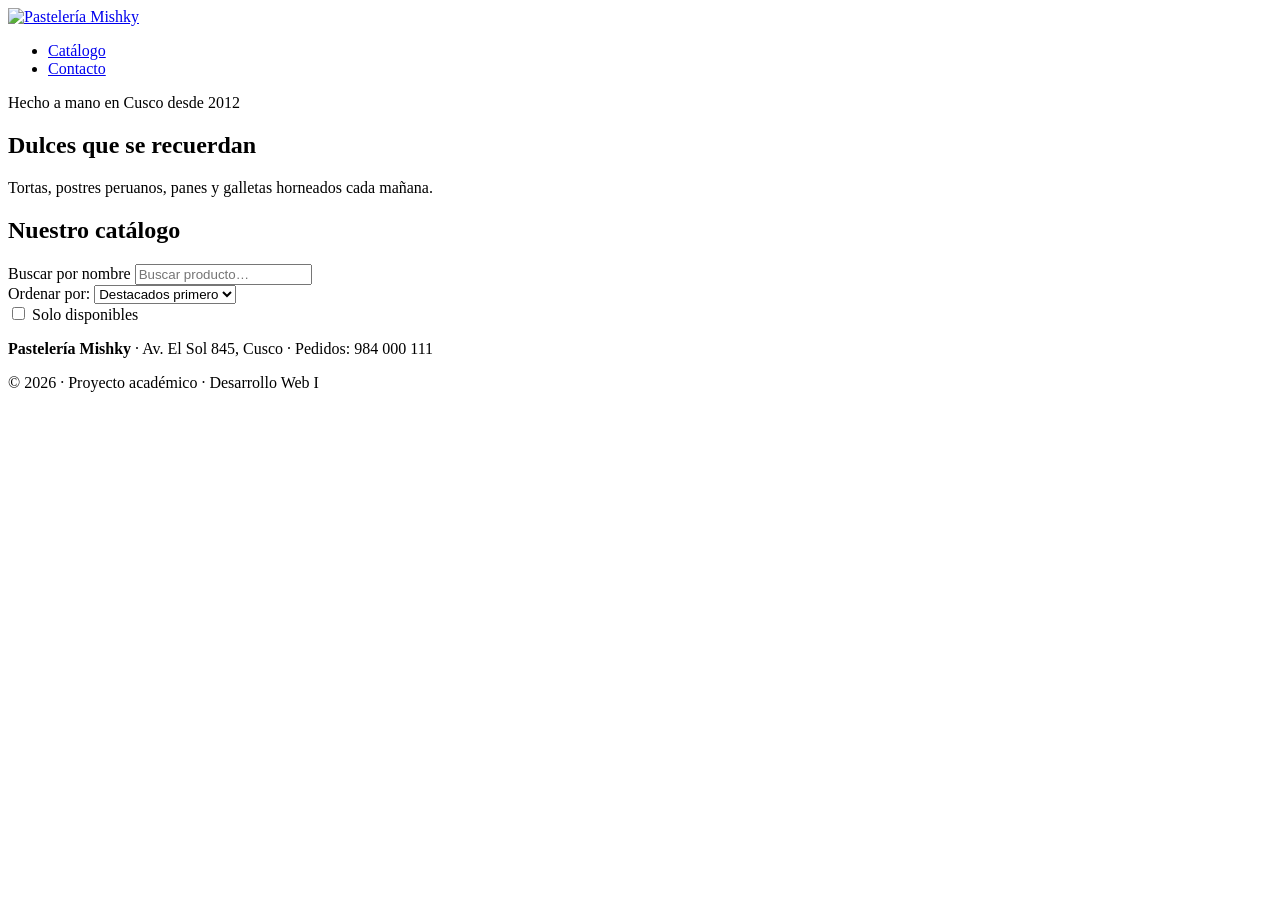
==== index.html @ 2c30e52c "Rename index to index.html" ====
<!doctype html>
<html lang="es">
<head>
  <meta charset="UTF-8" />
  <meta name="viewport" content="width=device-width, initial-scale=1.0" />
  <title>Catálogo | Pastelería Mishky</title>
  <meta name="description" content="Tortas, postres peruanos, panes y galletas artesanales de Pastelería Mishky." />
  <link rel="icon" href="img/favicon.png" type="image/png" />
  <link rel="preconnect" href="https://fonts.googleapis.com" />
  <link rel="preconnect" href="https://fonts.gstatic.com" crossorigin />
  <link href="https://fonts.googleapis.com/css2?family=Playfair+Display:wght@700&family=Nunito:wght@400;700&display=swap" rel="stylesheet" />
  <link rel="stylesheet" href="css/estilos.css" />
</head>
<body>
  <header class="cabecera">
    <div class="contenedor cabecera__fila">
      <a href="index.html" class="marca">
        <img src="img/logo.png" alt="Pastelería Mishky" width="176" height="52" />
      </a>
      <nav aria-label="Principal">
        <ul class="menu">
          <li><a href="#catalogo" aria-current="page">Catálogo</a></li>
          <li><a href="#contacto">Contacto</a></li>
        </ul>
      </nav>
    </div>
  </header>

  <section class="hero">
    <div class="contenedor hero__texto">
      <p class="hero__antetitulo">Hecho a mano en Cusco desde 2012</p>
      <h1>Dulces que se recuerdan</h1>
      <p>Tortas, postres peruanos, panes y galletas horneados cada mañana.</p>
    </div>
  </section>

  <main id="catalogo" class="contenedor">
    <h2 class="titulo-seccion">Nuestro catálogo</h2>

    <!-- Controles de filtrado y herramientas -->
    <div class="panel-controles">
      <div id="filtros" class="filtros" role="group" aria-label="Filtrar por categoría"></div>

      <div class="herramientas">
        <div class="control-busqueda">
          <label for="buscador" class="sr-only">Buscar por nombre</label>
          <input type="search" id="buscador" placeholder="Buscar producto…" autocomplete="off" />
        </div>

        <div class="control-orden">
          <label for="orden">Ordenar por:</label>
          <select id="orden">
            <option value="destacados">Destacados primero</option>
            <option value="precio-asc">Menor precio</option>
            <option value="precio-desc">Mayor precio</option>
            <option value="nombre-asc">Nombre A–Z</option>
          </select>
        </div>

        <label class="control-stock">
          <input type="checkbox" id="solo-stock" />
          <span>Solo disponibles</span>
        </label>
      </div>
    </div>

    <!-- Mensaje de estado dinámico -->
    <p id="estado" class="estado" role="status" aria-live="polite"></p>

    <!-- Grilla principal de productos -->
    <ul id="grilla" class="grilla" aria-busy="true"></ul>
  </main>

  <!-- Modal Nativo (<dialog>) para vista detallada -->
  <dialog id="modal-detalle" class="modal">
    <div class="modal__contenido">
      <button type="button" id="modal-cerrar" class="modal__cerrar" aria-label="Cerrar modal">&times;</button>
      <div class="modal__cuerpo">
        <img id="modal-img" src="" alt="" class="modal__imagen" />
        <div class="modal__info">
          <span id="modal-categoria" class="modal__categoria"></span>
          <h3 id="modal-titulo" class="modal__titulo"></h3>
          <p id="modal-descripcion" class="modal__descripcion"></p>
          <div class="modal__detalles">
            <span id="modal-precio" class="modal__precio"></span>
            <span id="modal-stock" class="modal__stock"></span>
          </div>
        </div>
      </div>
    </div>
  </dialog>

  <footer id="contacto" class="pie">
    <div class="contenedor">
      <p><strong>Pastelería Mishky</strong> · Av. El Sol 845, Cusco · Pedidos: 984 000 111</p>
      <p>&copy; 2026 · Proyecto académico · Desarrollo Web I</p>
    </div>
  </footer>

  <!-- Plantilla de Tarjeta con srcset, sizes y accesibilidad -->
  <template id="tpl-producto">
    <li class="tarjeta" tabindex="0" role="button">
      <figure class="tarjeta__foto">
        <img width="600" height="600" loading="lazy" alt="" sizes="(max-width: 600px) 100vw, (max-width: 900px) 50vw, 25vw" />
        <span class="etiqueta" hidden></span>
      </figure>
      <div class="tarjeta__cuerpo">
        <p class="tarjeta__categoria"></p>
        <h3 class="tarjeta__nombre"></h3>
        <p class="tarjeta__descripcion"></p>
        <div class="tarjeta__pie">
          <span class="tarjeta__precio"></span>
          <span class="tarjeta__porciones"></span>
        </div>
      </div>
    </li>
  </template>

  <script src="js/catalogo.js" defer></script>
</body>
</html>
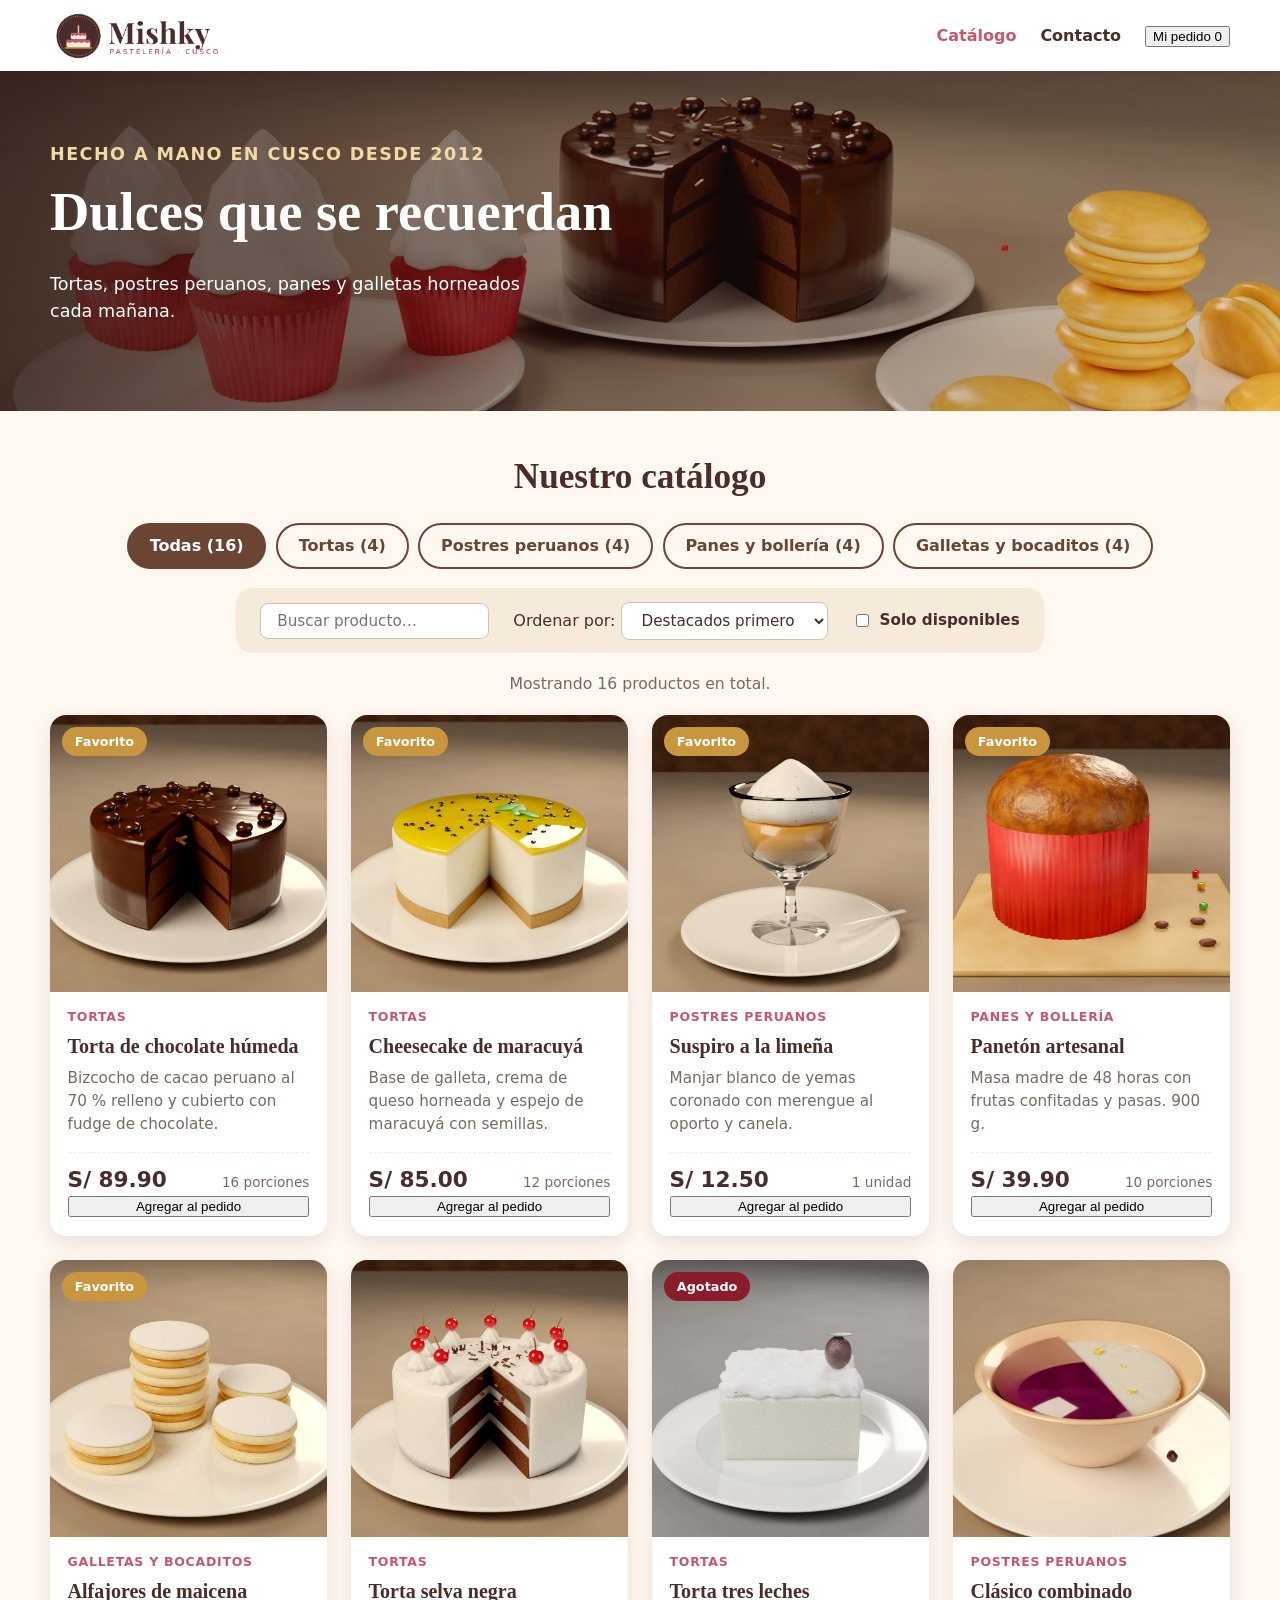
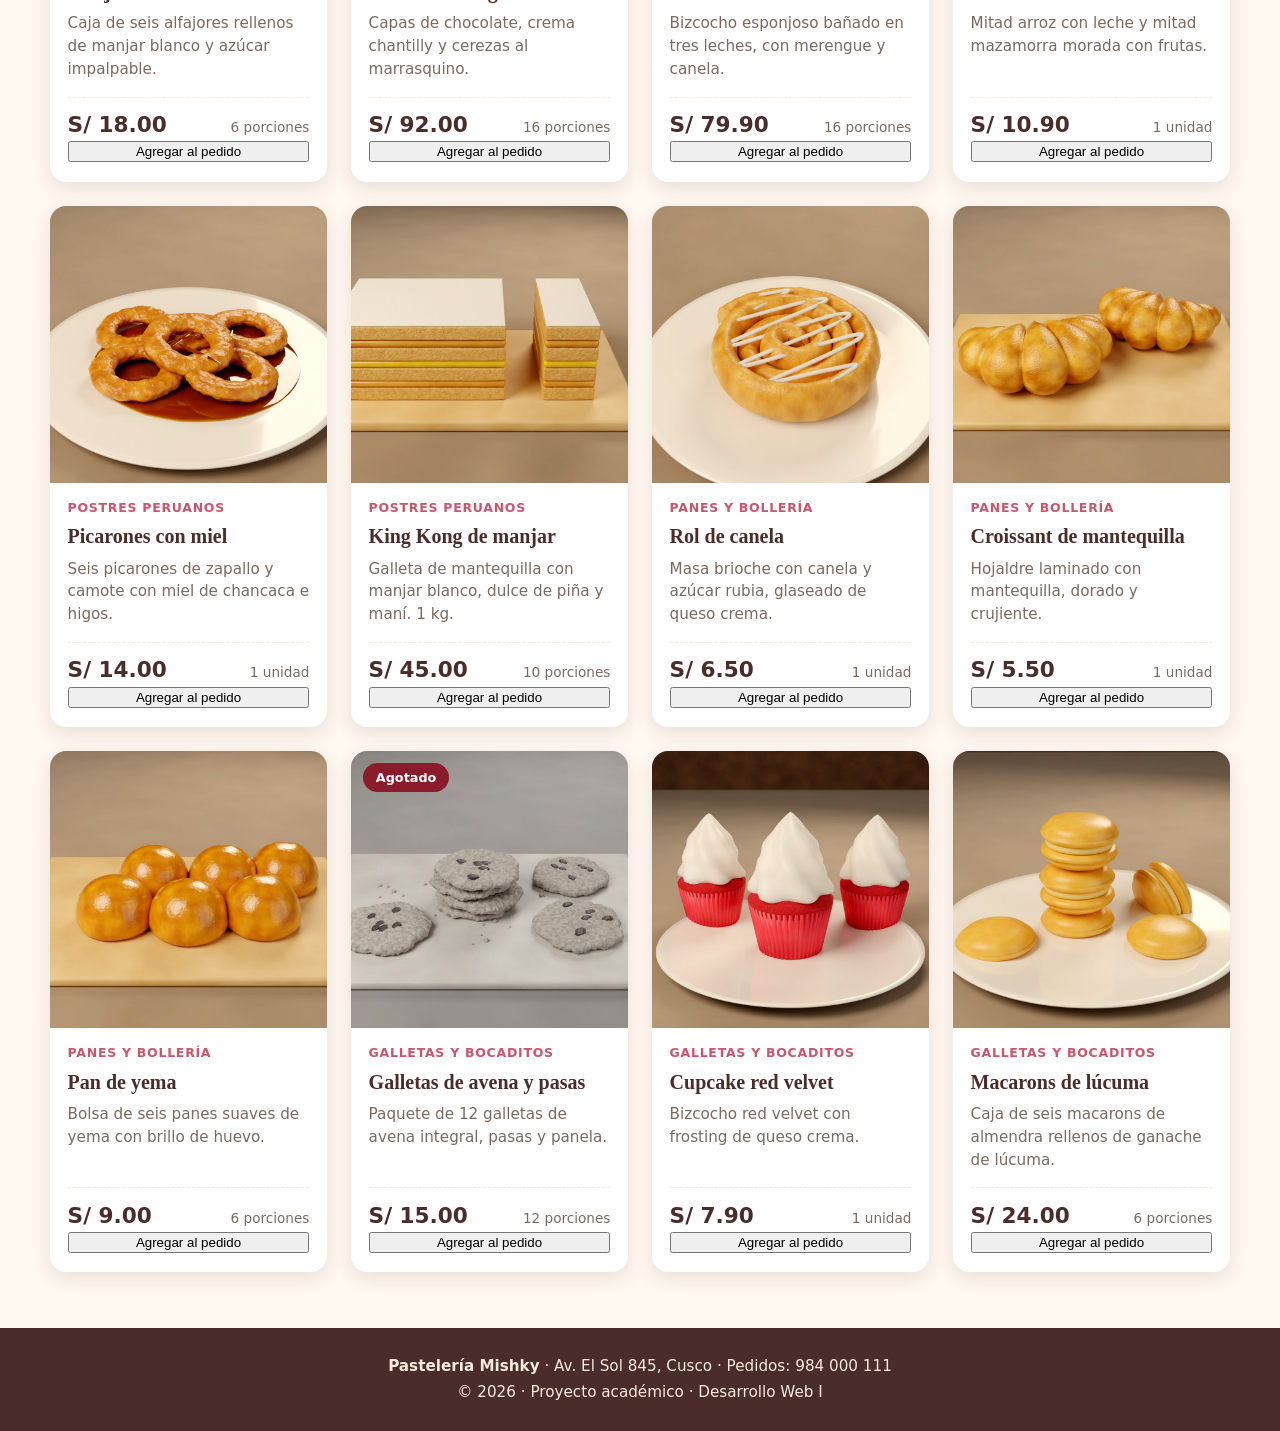
==== commit 11270104: "index.html" ====
--- a/index.html
+++ b/index.html
@@ -21,6 +21,12 @@
         <ul class="menu">
           <li><a href="#catalogo" aria-current="page">Catálogo</a></li>
           <li><a href="#contacto">Contacto</a></li>
+          <li>
+            <button type="button" id="btn-abrir-pedido" class="btn-pedido-nav" aria-label="Ver mi pedido">
+              <span>Mi pedido</span>
+              <span id="contador-pedido" class="badge-pedido">0</span>
+            </button>
+          </li>
         </ul>
       </nav>
     </div>
@@ -74,7 +80,7 @@
   <!-- Modal Nativo (<dialog>) para vista detallada -->
   <dialog id="modal-detalle" class="modal">
     <div class="modal__contenido">
-      <button type="button" id="modal-cerrar" class="modal__cerrar" aria-label="Cerrar modal">&times;</button>
+      <button type="button" id="modal-cerrar" class="modal__cerrar" aria-label="Cerrar detalle">&times;</button>
       <div class="modal__cuerpo">
         <img id="modal-img" src="" alt="" class="modal__imagen" />
         <div class="modal__info">
@@ -85,10 +91,50 @@
             <span id="modal-precio" class="modal__precio"></span>
             <span id="modal-stock" class="modal__stock"></span>
           </div>
+          <div class="modal__acciones">
+            <button type="button" id="modal-btn-agregar" class="btn-agregar btn-agregar--modal">
+              Agregar al pedido
+            </button>
+          </div>
         </div>
       </div>
     </div>
   </dialog>
+
+  <!-- Modal Nativo (<dialog>) para el Carrito de Pedidos -->
+  <dialog id="modal-pedido" class="modal modal--pedido">
+    <div class="modal__contenido">
+      <button type="button" id="pedido-cerrar" class="modal__cerrar" aria-label="Cerrar pedido">&times;</button>
+      <h3 class="modal__titulo">Tu pedido</h3>
+      <p class="pedido__subtitulo">Selecciona tus productos y envíanos tu solicitud por WhatsApp.</p>
+
+      <p id="pedido-vacio" class="pedido__vacio">Aún no has agregado productos a tu pedido.</p>
+
+      <ul id="lista-pedido" class="pedido__lista"></ul>
+
+      <div id="pedido-resumen" class="pedido__resumen" hidden>
+        <div class="pedido__campo">
+          <label for="cliente-nombre">Tu nombre (opcional):</label>
+          <input type="text" id="cliente-nombre" placeholder="Ej. Camila Quispe" autocomplete="name" />
+        </div>
+
+        <div class="pedido__total-fila">
+          <span>Total estimado:</span>
+          <strong id="pedido-total" class="pedido__total">S/ 0.00</strong>
+        </div>
+
+        <div class="pedido__botones">
+          <button type="button" id="btn-vaciar-pedido" class="btn-secundario">Vaciar</button>
+          <a id="btn-whatsapp" class="btn-whatsapp" href="#" target="_blank" rel="noopener noreferrer">
+            Pedir por WhatsApp
+          </a>
+        </div>
+      </div>
+    </div>
+  </dialog>
+
+  <!-- Notificación flotante (Toast) -->
+  <div id="toast" class="toast" role="status" aria-live="polite"></div>
 
   <footer id="contacto" class="pie">
     <div class="contenedor">
@@ -97,7 +143,7 @@
     </div>
   </footer>
 
-  <!-- Plantilla de Tarjeta con srcset, sizes y accesibilidad -->
+  <!-- Plantilla de Tarjeta con srcset, sizes y botón de pedido -->
   <template id="tpl-producto">
     <li class="tarjeta" tabindex="0" role="button">
       <figure class="tarjeta__foto">
@@ -112,6 +158,7 @@
           <span class="tarjeta__precio"></span>
           <span class="tarjeta__porciones"></span>
         </div>
+        <button type="button" class="btn-agregar">Agregar al pedido</button>
       </div>
     </li>
   </template>
--- a/css/estilos.css
+++ b/css/estilos.css
@@ -0,0 +1,491 @@
+/* ============================================================= 
+   Pastelería Mishky · Estilos del catálogo 
+   ============================================================= */
+:root { 
+  --crema: #fff8f0; 
+  --crema-2: #f6eadb; 
+  --chocolate: #4a2c2a; 
+  --cacao: #6b4433; 
+  --rosa: #c9566c; 
+  --dorado: #c8963e; 
+  --gris: #7a6a60; 
+  --blanco: #ffffff; 
+  --radio: 14px; 
+  --sombra: 0 6px 18px rgba(74, 44, 42, 0.12); 
+} 
+
+*, 
+*::before, 
+*::after { 
+  box-sizing: border-box; 
+} 
+
+body { 
+  margin: 0; 
+  font-family: "Nunito", system-ui, sans-serif; 
+  color: var(--chocolate); 
+  background: var(--crema); 
+  line-height: 1.5; 
+} 
+
+img { 
+  max-width: 100%; 
+  display: block; 
+} 
+
+.contenedor { 
+  width: min(1180px, 100% - 2rem); 
+  margin-inline: auto; 
+} 
+
+.sr-only {
+  position: absolute;
+  width: 1px;
+  height: 1px;
+  padding: 0;
+  margin: -1px;
+  overflow: hidden;
+  clip: rect(0, 0, 0, 0);
+  white-space: nowrap;
+  border: 0;
+}
+
+/* ---------- Cabecera ---------- */ 
+.cabecera { 
+  position: sticky; 
+  top: 0; 
+  z-index: 10; 
+  background: var(--blanco); 
+  box-shadow: 0 2px 10px rgba(74, 44, 42, 0.08); 
+} 
+
+.cabecera__fila { 
+  display: flex; 
+  align-items: center; 
+  justify-content: space-between; 
+  padding-block: 0.6rem; 
+} 
+
+.marca img { 
+  height: 52px; 
+  width: auto; 
+} 
+
+.menu { 
+  display: flex; 
+  gap: 1.5rem; 
+  list-style: none; 
+  margin: 0; 
+  padding: 0; 
+} 
+
+.menu a { 
+  color: var(--chocolate); 
+  font-weight: 700; 
+  text-decoration: none; 
+} 
+
+.menu a:hover, 
+.menu a[aria-current="page"] { 
+  color: var(--rosa); 
+}
+
+/* ---------- Hero ---------- */ 
+.hero { 
+  min-height: 340px; 
+  display: flex; 
+  align-items: center; 
+  color: var(--blanco); 
+  background: 
+    linear-gradient( 
+      90deg, 
+      rgba(40, 22, 18, 0.82) 0%, 
+      rgba(40, 22, 18, 0.35) 60%, 
+      rgba(40, 22, 18, 0) 100% 
+    ), 
+    url("../img/banner.jpg") center / cover no-repeat; 
+} 
+
+.hero__texto { 
+  max-width: 1180px; 
+} 
+
+.hero__antetitulo { 
+  color: #f3d9a4; 
+  font-weight: 700; 
+  letter-spacing: 0.08em; 
+  text-transform: uppercase; 
+  font-size: 0.85rem; 
+  margin: 0; 
+} 
+
+.hero h1 { 
+  font-family: "Playfair Display", Georgia, serif;  
+  font-size: clamp(2rem, 5vw, 3.4rem); 
+  margin: 0.3rem 0; 
+} 
+
+.hero p { 
+  max-width: 30rem; 
+  font-size: 1.1rem; 
+} 
+
+/* ---------- Panel de Controles y Filtros ---------- */ 
+.titulo-seccion { 
+  font-family: "Playfair Display", Georgia, serif;  
+  font-size: 2.2rem; 
+  text-align: center; 
+  margin: 2.5rem 0 1.2rem; 
+} 
+
+.panel-controles {
+  display: flex;
+  flex-direction: column;
+  gap: 1.2rem;
+  margin-bottom: 1.2rem;
+}
+
+.filtros { 
+  display: flex; 
+  flex-wrap: wrap; 
+  justify-content: center; 
+  gap: 0.6rem; 
+} 
+
+.filtro { 
+  font: inherit; 
+  font-weight: 700; 
+  cursor: pointer; 
+  padding: 0.55rem 1.3rem; 
+  border-radius: 999px; 
+  border: 2px solid var(--cacao); 
+  background: transparent; 
+  color: var(--cacao); 
+  transition: background 0.2s, color 0.2s, transform 0.2s; 
+} 
+
+.filtro:hover { 
+  transform: translateY(-2px); 
+} 
+
+.filtro[aria-pressed="true"] { 
+  background: var(--cacao); 
+  color: var(--blanco); 
+} 
+
+.filtro:focus-visible { 
+  outline: 3px solid var(--dorado); 
+  outline-offset: 2px; 
+}
+
+/* Barra de Herramientas Estilizada (Buscador, Orden, Stock) */
+.herramientas {
+  display: flex;
+  flex-wrap: wrap;
+  align-items: center;
+  justify-content: center;
+  gap: 1.5rem;
+  background: var(--crema-2);
+  padding: 0.85rem 1.5rem;
+  border-radius: 16px;
+  max-width: 900px;
+  margin-inline: auto;
+}
+
+.control-busqueda input,
+.control-orden select {
+  padding: 0.5rem 1rem;
+  border: 1px solid #d4c2b0;
+  border-radius: 8px;
+  font-family: inherit;
+  font-size: 0.95rem;
+  background: var(--blanco);
+  color: var(--chocolate);
+}
+
+.control-busqueda input:focus,
+.control-orden select:focus {
+  outline: 2px solid var(--cacao);
+}
+
+.control-stock {
+  display: flex;
+  align-items: center;
+  gap: 0.5rem;
+  font-weight: 700;
+  cursor: pointer;
+  -webkit-user-select: none;
+  user-select: none;
+  font-size: 0.95rem;
+}
+
+.estado { 
+  text-align: center; 
+  color: var(--gris); 
+  min-height: 1.5em; 
+  margin: 1.2rem 0;
+  font-size: 0.98rem;
+} 
+
+.estado--error { 
+  color: #a3202f; 
+  font-weight: 700; 
+} 
+
+.btn-reintentar {
+  margin-left: 0.8rem;
+  padding: 0.35rem 0.9rem;
+  background-color: var(--rosa);
+  color: var(--blanco);
+  border: none;
+  border-radius: 6px;
+  font-weight: 700;
+  cursor: pointer;
+}
+
+/* ---------- Grilla y tarjetas ---------- */ 
+.grilla { 
+  list-style: none; 
+  padding: 0; 
+  margin: 1rem 0 3.5rem; 
+  display: grid; 
+  gap: 1.5rem; 
+  grid-template-columns: repeat(auto-fill, minmax(250px, 1fr)); 
+} 
+
+.tarjeta { 
+  background: var(--blanco); 
+  border-radius: 16px; 
+  overflow: hidden; 
+  box-shadow: var(--sombra); 
+  display: flex; 
+  flex-direction: column; 
+  cursor: pointer;
+  transition: transform 0.25s, box-shadow 0.25s; 
+} 
+
+.tarjeta:hover,
+.tarjeta:focus-visible { 
+  transform: translateY(-4px); 
+  box-shadow: 0 12px 26px rgba(74, 44, 42, 0.18); 
+  outline: none;
+} 
+
+.tarjeta__foto { 
+  position: relative; 
+  margin: 0; 
+  aspect-ratio: 1 / 1; 
+  background: var(--crema-2); 
+  overflow: hidden;
+} 
+
+.tarjeta__foto img { 
+  width: 100%; 
+  height: 100%; 
+  object-fit: cover; 
+  opacity: 0;
+  transition: opacity 0.35s ease-in-out;
+} 
+
+.tarjeta__foto img.foto--cargada {
+  opacity: 1;
+}
+
+.etiqueta { 
+  position: absolute; 
+  top: 12px; 
+  left: 12px; 
+  background: var(--dorado); 
+  color: var(--blanco); 
+  font-size: 0.8rem; 
+  font-weight: 700; 
+  padding: 0.3rem 0.8rem; 
+  border-radius: 999px; 
+  z-index: 2;
+} 
+
+.etiqueta--agotado { 
+  background: #8a1c2b; 
+} 
+
+.tarjeta--agotado img { 
+  filter: grayscale(0.85); 
+  opacity: 0.75; 
+} 
+
+.tarjeta__cuerpo { 
+  padding: 1rem 1.1rem 1.2rem; 
+  display: flex; 
+  flex-direction: column; 
+  flex: 1; 
+} 
+
+.tarjeta__categoria { 
+  margin: 0; 
+  color: var(--rosa); 
+  font-size: 0.78rem; 
+  font-weight: 700; 
+  text-transform: uppercase; 
+  letter-spacing: 0.06em; 
+} 
+
+.tarjeta__nombre { 
+  font-family: "Playfair Display", Georgia, serif;
+  font-size: 1.25rem; 
+  margin: 0.25rem 0 0.4rem; 
+} 
+
+.tarjeta__descripcion { 
+  margin: 0 0 1rem; 
+  color: var(--gris); 
+  font-size: 0.95rem; 
+  flex: 1; 
+} 
+
+.tarjeta__pie { 
+  display: flex; 
+  justify-content: space-between;  
+  align-items: baseline; 
+  border-top: 1px dashed var(--crema-2);  
+  padding-top: 0.7rem; 
+} 
+
+.tarjeta__precio { 
+  font-size: 1.35rem; 
+  font-weight: 700; 
+  color: var(--chocolate); 
+} 
+
+.tarjeta__porciones { 
+  font-size: 0.85rem; 
+  color: var(--gris); 
+} 
+
+/* ---------- Skeletons (Tarjetas Fantasma) ---------- */
+.tarjeta--fantasma {
+  background: #eedfd0;
+  border-radius: 16px;
+  min-height: 380px;
+  animation: pulso 1.5s infinite ease-in-out;
+}
+
+@keyframes pulso {
+  0% { opacity: 0.5; }
+  50% { opacity: 0.9; }
+  100% { opacity: 0.5; }
+}
+
+/* ---------- Modal Nativo (<dialog>) ---------- */
+.modal {
+  border: none;
+  border-radius: 16px;
+  padding: 0;
+  max-width: 580px;
+  width: 90%;
+  box-shadow: 0 10px 30px rgba(0, 0, 0, 0.35);
+  background: var(--crema);
+}
+
+.modal::backdrop {
+  background: rgba(40, 22, 18, 0.65);
+  -webkit-backdrop-filter: blur(3px);
+  backdrop-filter: blur(3px);
+}
+
+.modal__contenido {
+  position: relative;
+  padding: 1.8rem;
+}
+
+.modal__cerrar {
+  position: absolute;
+  top: 12px;
+  right: 18px;
+  background: transparent;
+  border: none;
+  font-size: 2.2rem;
+  cursor: pointer;
+  color: var(--chocolate);
+  line-height: 1;
+}
+
+.modal__cuerpo {
+  display: flex;
+  flex-direction: column;
+  gap: 1.2rem;
+}
+
+.modal__imagen {
+  width: 100%;
+  border-radius: 12px;
+  object-fit: cover;
+  max-height: 320px;
+}
+
+.modal__categoria {
+  color: var(--rosa);
+  font-size: 0.85rem;
+  font-weight: 700;
+  text-transform: uppercase;
+}
+
+.modal__titulo {
+  font-family: "Playfair Display", Georgia, serif;
+  font-size: 1.6rem;
+  margin: 0.2rem 0 0.5rem;
+}
+
+.modal__descripcion {
+  color: var(--gris);
+  margin: 0 0 1rem;
+  line-height: 1.6;
+}
+
+.modal__detalles {
+  display: flex;
+  align-items: center;
+  justify-content: space-between;
+  border-top: 1px dashed var(--crema-2);
+  padding-top: 0.9rem;
+}
+
+.modal__precio {
+  font-size: 1.5rem;
+  font-weight: 700;
+  color: var(--chocolate);
+}
+
+.modal__stock {
+  font-size: 0.95rem;
+  font-weight: 700;
+  color: var(--cacao);
+}
+
+/* ---------- Pie ---------- */ 
+.pie { 
+  background: var(--chocolate);  
+  color: var(--crema-2); 
+  text-align: center; 
+  padding: 1.5rem 0; 
+  font-size: 0.95rem; 
+} 
+
+.pie p { 
+  margin: 0.2rem 0; 
+} 
+
+@media (max-width: 600px) { 
+  .menu { 
+    gap: 1rem; 
+  } 
+  .hero { 
+    min-height: 260px; 
+  } 
+  .titulo-seccion { 
+    font-size: 1.6rem; 
+  } 
+  .herramientas {
+    flex-direction: column;
+    align-items: stretch;
+  }
+}
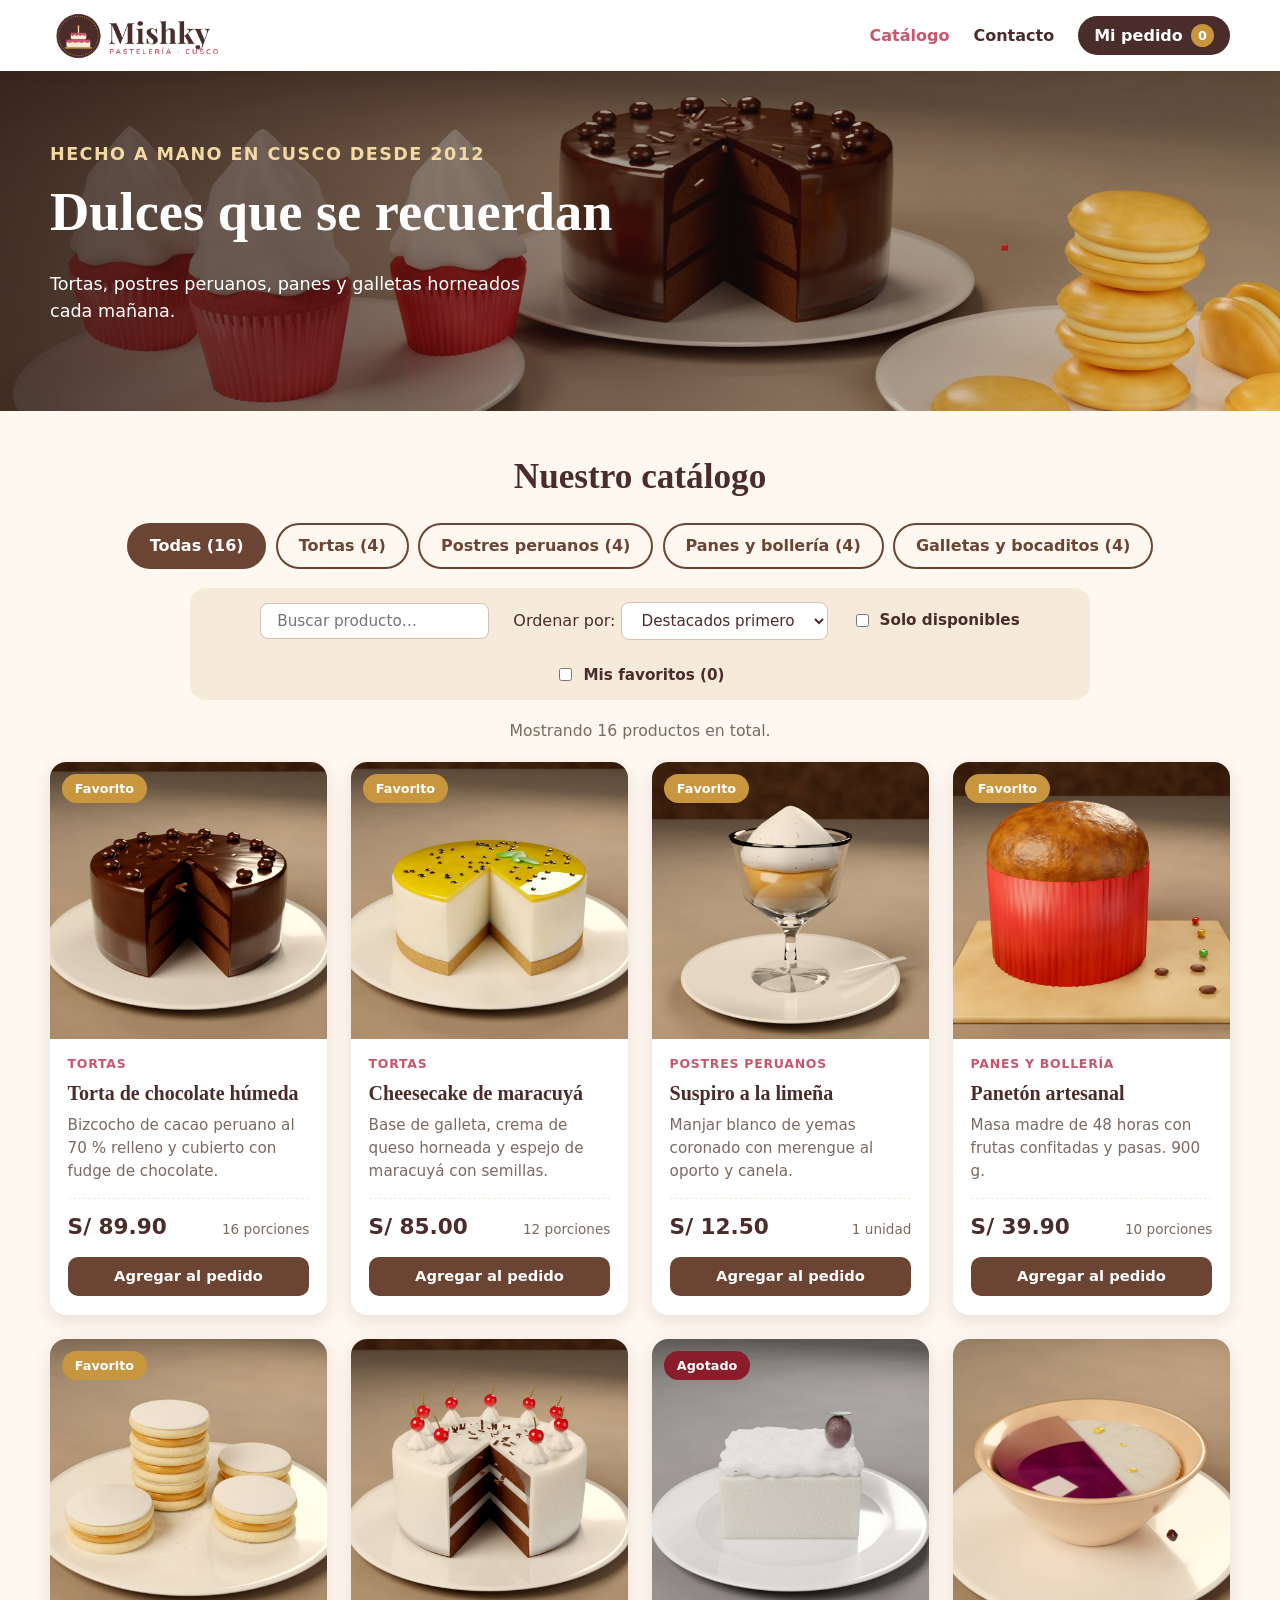
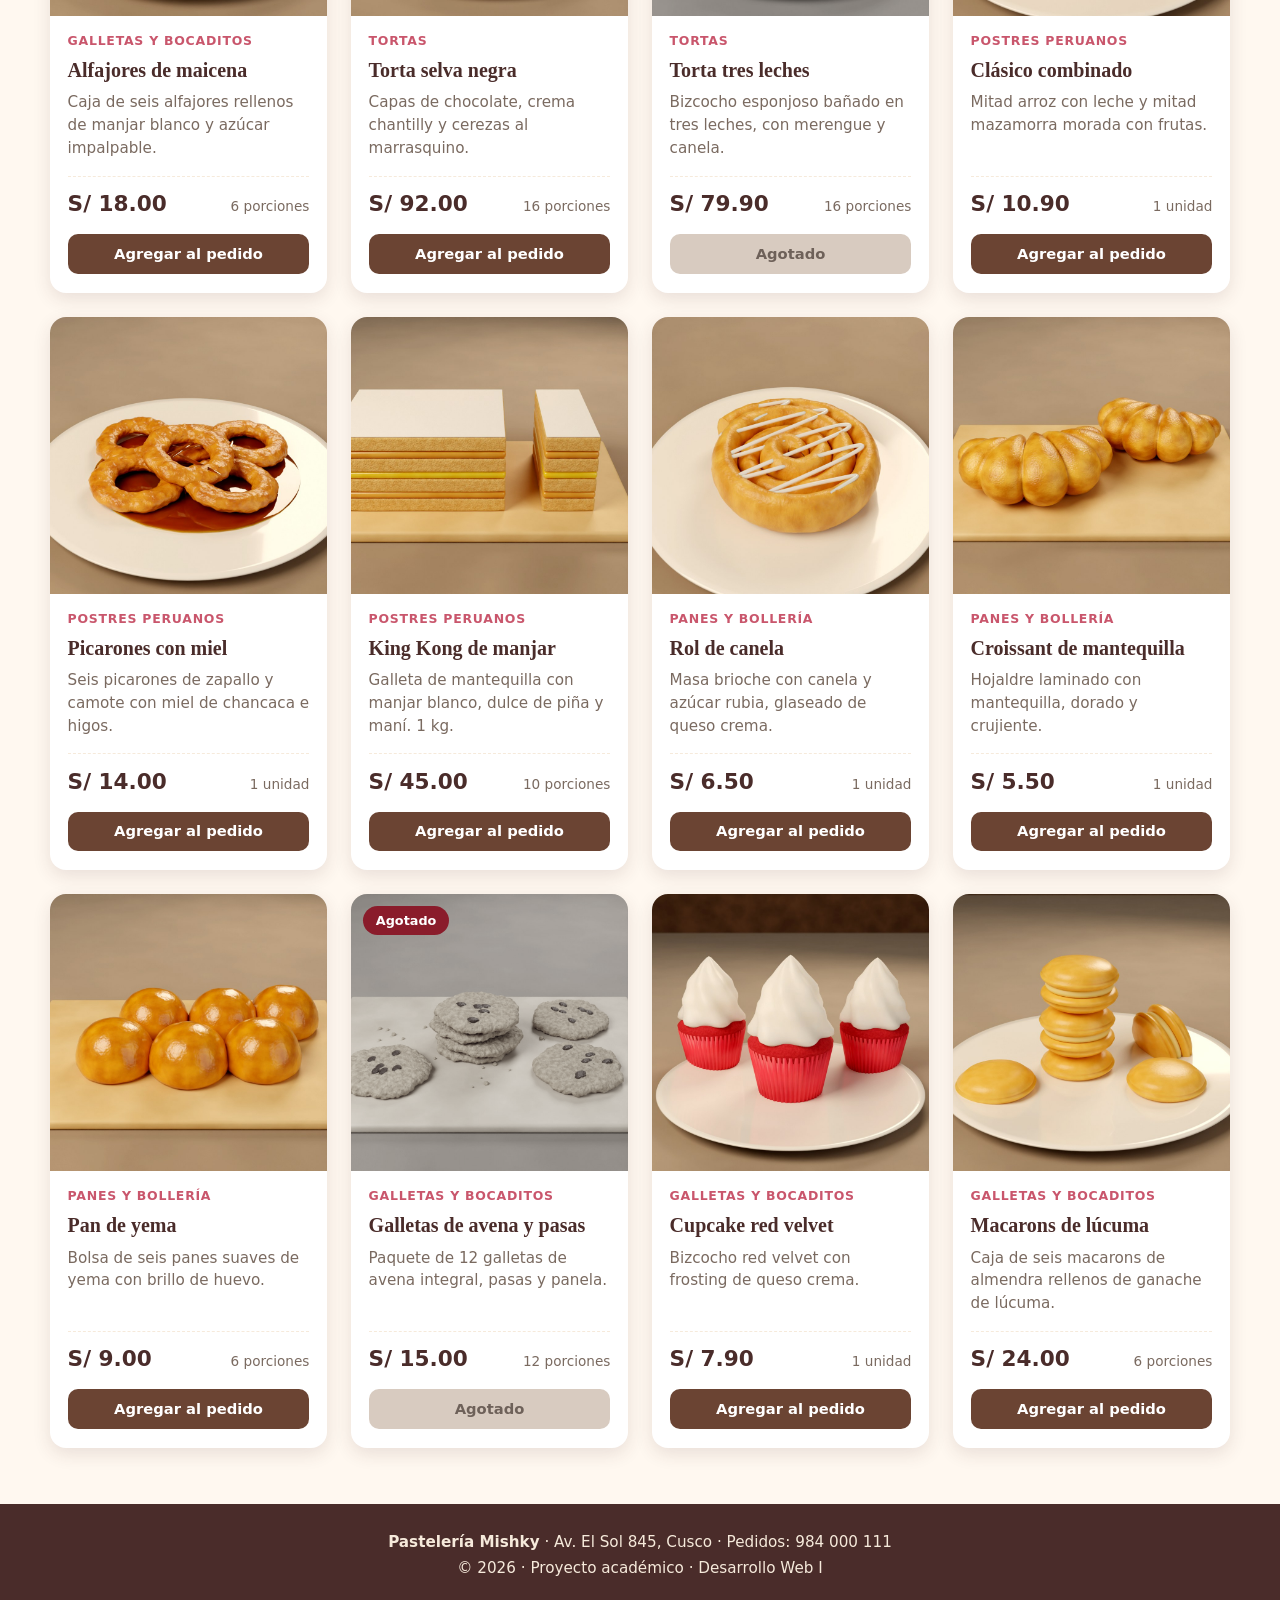
==== commit 69051c26: "index" ====
--- a/index.html
+++ b/index.html
@@ -67,6 +67,11 @@
           <input type="checkbox" id="solo-stock" />
           <span>Solo disponibles</span>
         </label>
+
+        <label class="control-stock">
+          <input type="checkbox" id="solo-favoritos" />
+          <span>Mis favoritos (<span id="conteo-favoritos">0</span>)</span>
+        </label>
       </div>
     </div>
 
@@ -95,32 +100,80 @@
             <button type="button" id="modal-btn-agregar" class="btn-agregar btn-agregar--modal">
               Agregar al pedido
             </button>
+            <button type="button" id="modal-btn-favorito" class="btn-favorito-modal" aria-label="Guardar en favoritos" aria-pressed="false">
+              ♡ Favorito
+            </button>
           </div>
         </div>
       </div>
     </div>
   </dialog>
 
-  <!-- Modal Nativo (<dialog>) para el Carrito de Pedidos -->
+  <!-- Modal Nativo (<dialog>) para el Carrito de Pedidos y Checkout -->
   <dialog id="modal-pedido" class="modal modal--pedido">
     <div class="modal__contenido">
       <button type="button" id="pedido-cerrar" class="modal__cerrar" aria-label="Cerrar pedido">&times;</button>
       <h3 class="modal__titulo">Tu pedido</h3>
-      <p class="pedido__subtitulo">Selecciona tus productos y envíanos tu solicitud por WhatsApp.</p>
+      <p class="pedido__subtitulo">Personaliza tu entrega, aplica un cupón y envíanos tu solicitud por WhatsApp.</p>
 
       <p id="pedido-vacio" class="pedido__vacio">Aún no has agregado productos a tu pedido.</p>
 
       <ul id="lista-pedido" class="pedido__lista"></ul>
 
       <div id="pedido-resumen" class="pedido__resumen" hidden>
-        <div class="pedido__campo">
-          <label for="cliente-nombre">Tu nombre (opcional):</label>
-          <input type="text" id="cliente-nombre" placeholder="Ej. Camila Quispe" autocomplete="name" />
-        </div>
-
-        <div class="pedido__total-fila">
-          <span>Total estimado:</span>
-          <strong id="pedido-total" class="pedido__total">S/ 0.00</strong>
+        <!-- Opciones de personalización y entrega -->
+        <div class="pedido__opciones">
+          <div class="pedido__campo">
+            <label for="pedido-entrega">Modalidad de entrega:</label>
+            <select id="pedido-entrega">
+              <option value="recojo">Recojo en tienda · Av. El Sol 845 (Gratis)</option>
+              <option value="delivery">Delivery en Cusco (+ S/ 8.00)</option>
+            </select>
+          </div>
+
+          <div class="pedido__campo">
+            <label for="pedido-fecha">Fecha de entrega:</label>
+            <input type="date" id="pedido-fecha" />
+          </div>
+
+          <div class="pedido__campo pedido__campo--ancho">
+            <label for="pedido-dedicatoria">Dedicatoria o nota (opcional):</label>
+            <input type="text" id="pedido-dedicatoria" maxlength="80" placeholder="Ej. ¡Feliz cumpleaños, mamá!" autocomplete="off" />
+          </div>
+
+          <div class="pedido__campo">
+            <label for="cliente-nombre">Tu nombre (opcional):</label>
+            <input type="text" id="cliente-nombre" placeholder="Ej. Camila Quispe" autocomplete="name" />
+          </div>
+
+          <div class="pedido__campo">
+            <label for="cupon-codigo">Cupón (prueba: MISHKY10 o DULCE15):</label>
+            <div class="pedido__cupon-fila">
+              <input type="text" id="cupon-codigo" placeholder="Código promocional" autocomplete="off" />
+              <button type="button" id="btn-aplicar-cupon" class="btn-cupon">Aplicar</button>
+            </div>
+            <small id="cupon-estado" class="cupon-estado" aria-live="polite"></small>
+          </div>
+        </div>
+
+        <!-- Desglose económico -->
+        <div class="pedido__desglose">
+          <div class="pedido__linea">
+            <span>Subtotal productos:</span>
+            <span id="pedido-subtotal">S/ 0.00</span>
+          </div>
+          <div id="fila-descuento" class="pedido__linea pedido__linea--descuento" hidden>
+            <span id="etiqueta-descuento">Descuento:</span>
+            <span id="pedido-descuento">- S/ 0.00</span>
+          </div>
+          <div class="pedido__linea">
+            <span>Envío:</span>
+            <span id="pedido-envio">Gratis</span>
+          </div>
+          <div class="pedido__total-fila">
+            <span>Total a pagar:</span>
+            <strong id="pedido-total" class="pedido__total">S/ 0.00</strong>
+          </div>
         </div>
 
         <div class="pedido__botones">
@@ -143,12 +196,13 @@
     </div>
   </footer>
 
-  <!-- Plantilla de Tarjeta con srcset, sizes y botón de pedido -->
+  <!-- Plantilla de Tarjeta con favorito, srcset, sizes y botón de pedido -->
   <template id="tpl-producto">
     <li class="tarjeta" tabindex="0" role="button">
       <figure class="tarjeta__foto">
         <img width="600" height="600" loading="lazy" alt="" sizes="(max-width: 600px) 100vw, (max-width: 900px) 50vw, 25vw" />
         <span class="etiqueta" hidden></span>
+        <button type="button" class="btn-favorito" aria-label="Guardar en favoritos" aria-pressed="false">♡</button>
       </figure>
       <div class="tarjeta__cuerpo">
         <p class="tarjeta__categoria"></p>
--- a/css/estilos.css
+++ b/css/estilos.css
@@ -1,5 +1,5 @@
 /* ============================================================= 
-   Pastelería Mishky · Estilos del catálogo 
+   Pastelería Mishky · Estilos del catálogo y carrito de pedidos
    ============================================================= */
 :root { 
   --crema: #fff8f0; 
@@ -8,6 +8,7 @@
   --cacao: #6b4433; 
   --rosa: #c9566c; 
   --dorado: #c8963e; 
+  --verde-wa: #1f8b4c;
   --gris: #7a6a60; 
   --blanco: #ffffff; 
   --radio: 14px; 
@@ -73,6 +74,7 @@
 
 .menu { 
   display: flex; 
+  align-items: center;
   gap: 1.5rem; 
   list-style: none; 
   margin: 0; 
@@ -88,6 +90,40 @@
 .menu a:hover, 
 .menu a[aria-current="page"] { 
   color: var(--rosa); 
+}
+
+.btn-pedido-nav {
+  display: inline-flex;
+  align-items: center;
+  gap: 0.5rem;
+  font: inherit;
+  font-weight: 700;
+  background: var(--chocolate);
+  color: var(--blanco);
+  border: none;
+  border-radius: 999px;
+  padding: 0.45rem 1rem;
+  cursor: pointer;
+  transition: background 0.2s, transform 0.2s;
+}
+
+.btn-pedido-nav:hover {
+  background: var(--rosa);
+  transform: translateY(-1px);
+}
+
+.badge-pedido {
+  background: var(--dorado);
+  color: var(--blanco);
+  font-size: 0.8rem;
+  font-weight: 700;
+  min-width: 1.45rem;
+  height: 1.45rem;
+  padding-inline: 0.35rem;
+  border-radius: 999px;
+  display: inline-flex;
+  align-items: center;
+  justify-content: center;
 }
 
 /* ---------- Hero ---------- */ 
@@ -361,6 +397,45 @@
   color: var(--gris); 
 } 
 
+.btn-agregar {
+  margin-top: 0.85rem;
+  width: 100%;
+  padding: 0.55rem 0.9rem;
+  border: none;
+  border-radius: 10px;
+  background: var(--cacao);
+  color: var(--blanco);
+  font: inherit;
+  font-size: 0.92rem;
+  font-weight: 700;
+  cursor: pointer;
+  transition: background 0.2s, transform 0.15s;
+}
+
+.btn-agregar:hover:not(:disabled) {
+  background: var(--rosa);
+}
+
+.btn-agregar:active:not(:disabled) {
+  transform: scale(0.98);
+}
+
+.btn-agregar:disabled {
+  background: #d8cbc0;
+  color: #6e6159;
+  cursor: not-allowed;
+}
+
+.btn-agregar--en-pedido {
+  background: var(--chocolate);
+}
+
+.btn-agregar--modal {
+  margin-top: 1rem;
+  padding: 0.7rem 1.2rem;
+  font-size: 1rem;
+}
+
 /* ---------- Skeletons (Tarjetas Fantasma) ---------- */
 .tarjeta--fantasma {
   background: #eedfd0;
@@ -375,7 +450,7 @@
   100% { opacity: 0.5; }
 }
 
-/* ---------- Modal Nativo (<dialog>) ---------- */
+/* ---------- Modales Nativos (<dialog>) ---------- */
 .modal {
   border: none;
   border-radius: 16px;
@@ -384,6 +459,7 @@
   width: 90%;
   box-shadow: 0 10px 30px rgba(0, 0, 0, 0.35);
   background: var(--crema);
+  color: var(--chocolate);
 }
 
 .modal::backdrop {
@@ -461,6 +537,202 @@
   color: var(--cacao);
 }
 
+/* ---------- Estilos del Carrito de Pedidos ---------- */
+.pedido__subtitulo {
+  margin: 0 0 1.2rem;
+  color: var(--gris);
+  font-size: 0.95rem;
+}
+
+.pedido__vacio {
+  text-align: center;
+  padding: 2rem 1rem;
+  background: var(--crema-2);
+  border-radius: 12px;
+  color: var(--gris);
+  font-weight: 700;
+}
+
+.pedido__lista {
+  list-style: none;
+  margin: 0;
+  padding: 0;
+  display: flex;
+  flex-direction: column;
+  gap: 0.75rem;
+  max-height: 320px;
+  overflow-y: auto;
+}
+
+.pedido__item {
+  display: flex;
+  align-items: center;
+  justify-content: space-between;
+  gap: 0.8rem;
+  background: var(--blanco);
+  padding: 0.75rem 1rem;
+  border-radius: 12px;
+  box-shadow: 0 2px 8px rgba(74, 44, 42, 0.06);
+}
+
+.pedido__item-info {
+  flex: 1;
+  min-width: 0;
+}
+
+.pedido__item-nombre {
+  margin: 0;
+  font-weight: 700;
+  font-size: 0.98rem;
+}
+
+.pedido__item-subtotal {
+  margin: 0.15rem 0 0;
+  color: var(--gris);
+  font-size: 0.88rem;
+}
+
+.pedido__controles {
+  display: inline-flex;
+  align-items: center;
+  gap: 0.45rem;
+}
+
+.btn-cant {
+  width: 28px;
+  height: 28px;
+  border-radius: 8px;
+  border: 1px solid #d4c2b0;
+  background: var(--crema);
+  color: var(--chocolate);
+  font-weight: 700;
+  cursor: pointer;
+}
+
+.btn-cant:hover:not(:disabled) {
+  background: var(--crema-2);
+}
+
+.btn-cant:disabled {
+  opacity: 0.45;
+  cursor: not-allowed;
+}
+
+.pedido__cant-valor {
+  min-width: 1.4rem;
+  text-align: center;
+  font-weight: 700;
+}
+
+.btn-eliminar-item {
+  background: transparent;
+  border: none;
+  color: #a3202f;
+  font-size: 1.2rem;
+  font-weight: 700;
+  cursor: pointer;
+  padding: 0.2rem 0.4rem;
+}
+
+.pedido__resumen {
+  margin-top: 1.2rem;
+  border-top: 2px dashed var(--crema-2);
+  padding-top: 1rem;
+}
+
+.pedido__campo {
+  display: flex;
+  flex-direction: column;
+  gap: 0.35rem;
+  margin-bottom: 1rem;
+  font-size: 0.9rem;
+  font-weight: 700;
+}
+
+.pedido__campo input {
+  padding: 0.5rem 0.85rem;
+  border: 1px solid #d4c2b0;
+  border-radius: 8px;
+  font: inherit;
+  background: var(--blanco);
+  color: var(--chocolate);
+}
+
+.pedido__total-fila {
+  display: flex;
+  justify-content: space-between;
+  align-items: baseline;
+  margin-bottom: 1rem;
+  font-size: 1.1rem;
+}
+
+.pedido__total {
+  font-size: 1.45rem;
+  color: var(--chocolate);
+}
+
+.pedido__botones {
+  display: flex;
+  gap: 0.75rem;
+}
+
+.btn-secundario {
+  padding: 0.65rem 1rem;
+  border-radius: 10px;
+  border: 2px solid var(--cacao);
+  background: transparent;
+  color: var(--cacao);
+  font: inherit;
+  font-weight: 700;
+  cursor: pointer;
+}
+
+.btn-secundario:hover {
+  background: var(--crema-2);
+}
+
+.btn-whatsapp {
+  flex: 1;
+  display: inline-flex;
+  align-items: center;
+  justify-content: center;
+  padding: 0.65rem 1.2rem;
+  border-radius: 10px;
+  background: var(--verde-wa);
+  color: var(--blanco);
+  font-weight: 700;
+  text-decoration: none;
+  transition: filter 0.2s;
+}
+
+.btn-whatsapp:hover {
+  filter: brightness(1.08);
+}
+
+/* ---------- Notificación Toast ---------- */
+.toast {
+  position: fixed;
+  bottom: 1.25rem;
+  right: 1.25rem;
+  background: var(--chocolate);
+  color: var(--blanco);
+  padding: 0.75rem 1.2rem;
+  border-radius: 12px;
+  box-shadow: 0 8px 22px rgba(40, 22, 18, 0.28);
+  font-size: 0.92rem;
+  font-weight: 700;
+  opacity: 0;
+  transform: translateY(12px);
+  pointer-events: none;
+  transition: opacity 0.25s, transform 0.25s;
+  z-index: 30;
+}
+
+.toast--visible {
+  opacity: 1;
+  transform: translateY(0);
+}
+
 /* ---------- Pie ---------- */ 
 .pie { 
   background: var(--chocolate);  
@@ -476,7 +748,8 @@
 
 @media (max-width: 600px) { 
   .menu { 
-    gap: 1rem; 
+    gap: 0.75rem; 
+    font-size: 0.92rem;
   } 
   .hero { 
     min-height: 260px; 
@@ -488,4 +761,7 @@
     flex-direction: column;
     align-items: stretch;
   }
-}
+  .pedido__botones {
+    flex-direction: column;
+  }
+}
